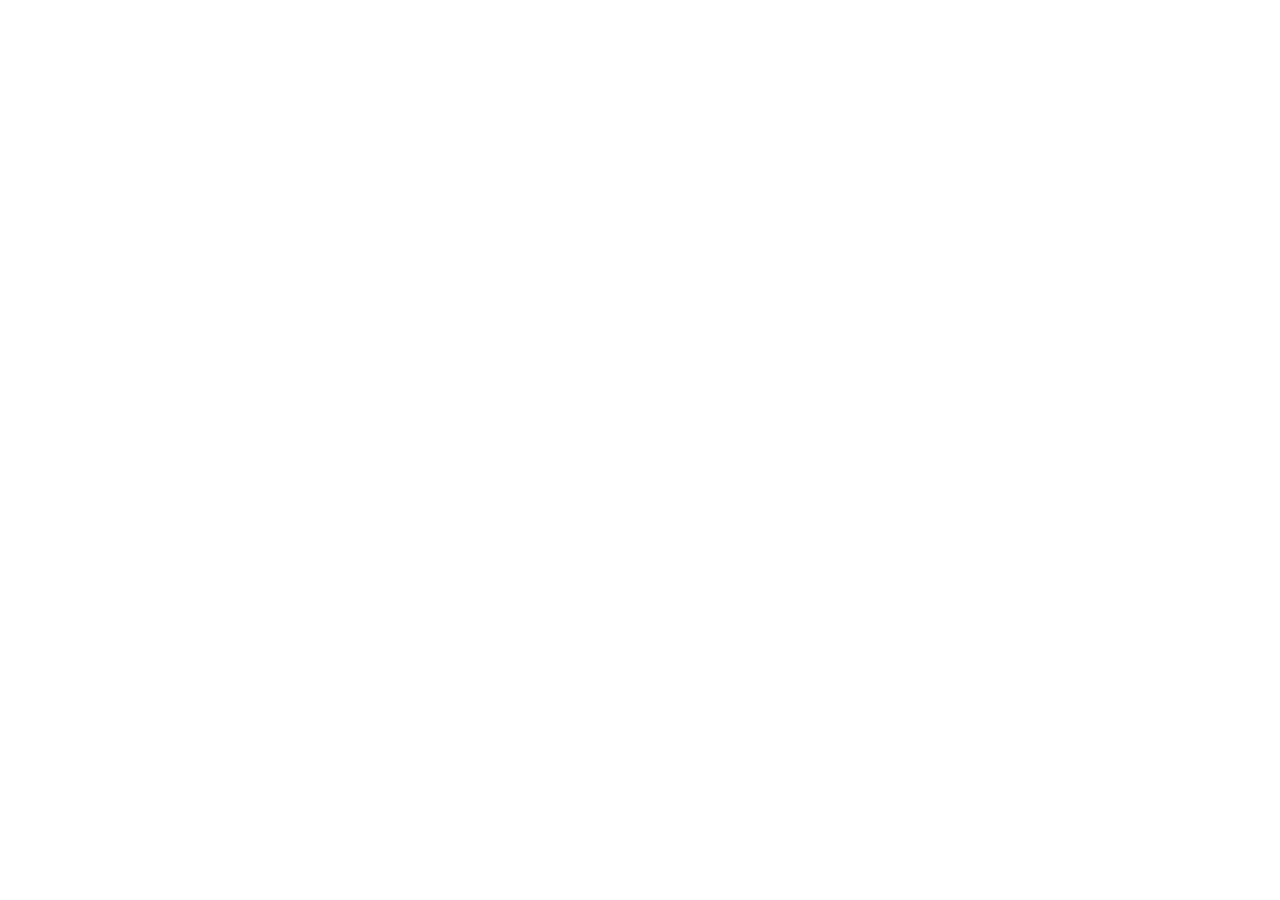
==== Reversi/Reversi/reversi.html @ 7eeb01c3 "Basic file creation" ====
<!doctype html>
<head>
    <title>Reversi</title>
    <link href="./reversi.css" type="text/css" rel="stylesheet" />
</head>
<body>
    <!-- Game here -->
    <script src="./reversi.js" type="text/javascript"></script>
</body>
</html>
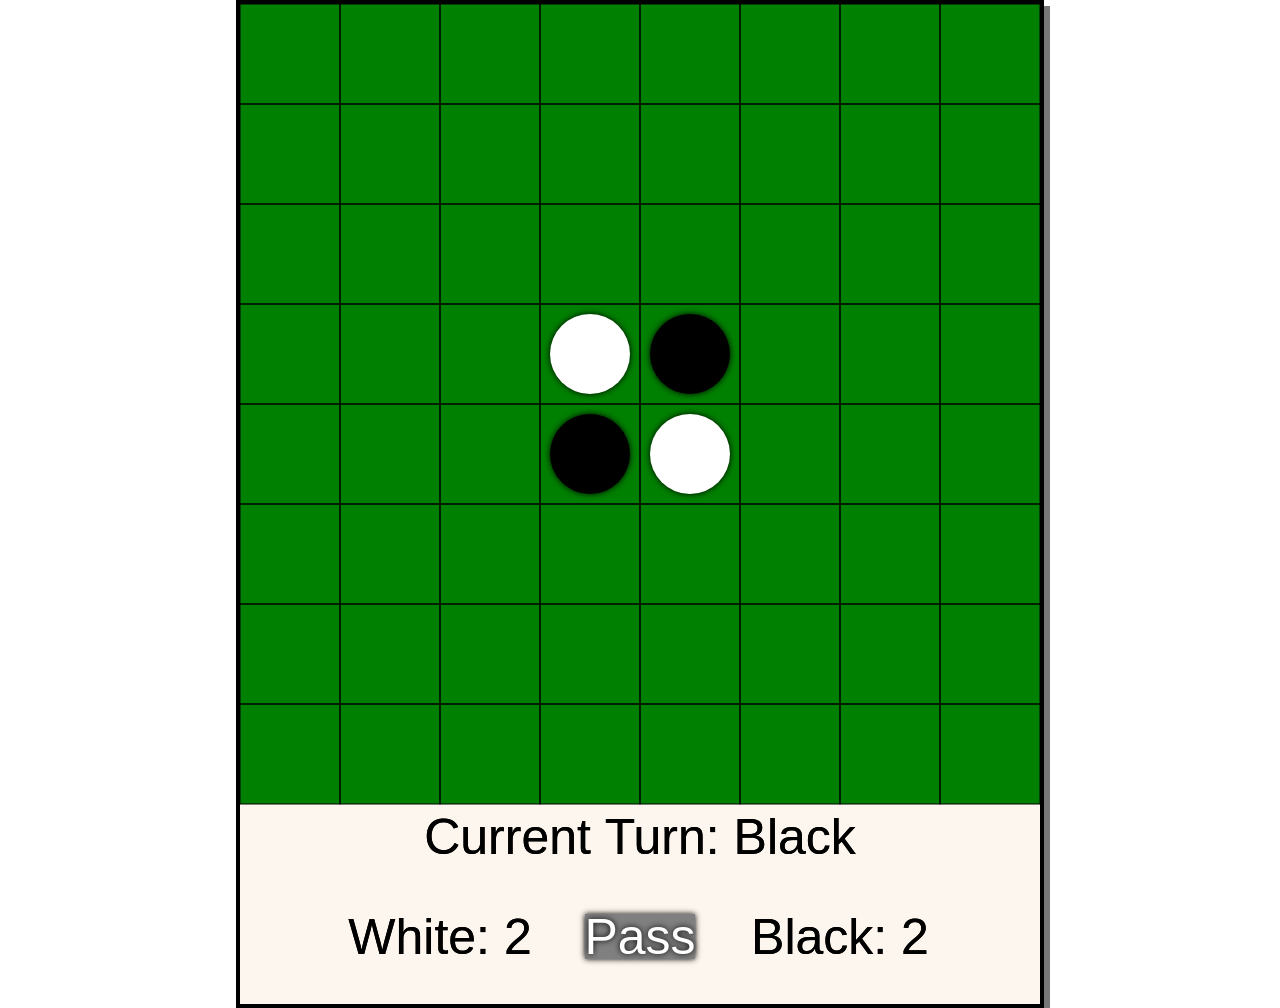
==== commit 5da84540: "Last bit left" ====
--- a/Reversi/Reversi/reversi.html
+++ b/Reversi/Reversi/reversi.html
@@ -4,7 +4,6 @@
     <link href="./reversi.css" type="text/css" rel="stylesheet" />
 </head>
 <body>
-    <!-- Game here -->
     <script src="./reversi.js" type="text/javascript"></script>
 </body>
 </html>
--- a/Reversi/Reversi/reversi.css
+++ b/Reversi/Reversi/reversi.css
@@ -0,0 +1,17 @@
+body
+{
+  margin: 0;
+  padding: 0;
+  display: flex;
+  flex-direction: row;
+  flex-wrap: wrap;
+}
+
+canvas
+{
+  margin-left: auto;
+  margin-right: auto;
+  position: relative;
+  border: 4px solid black;
+  box-shadow: 6px 6px #777;
+}
